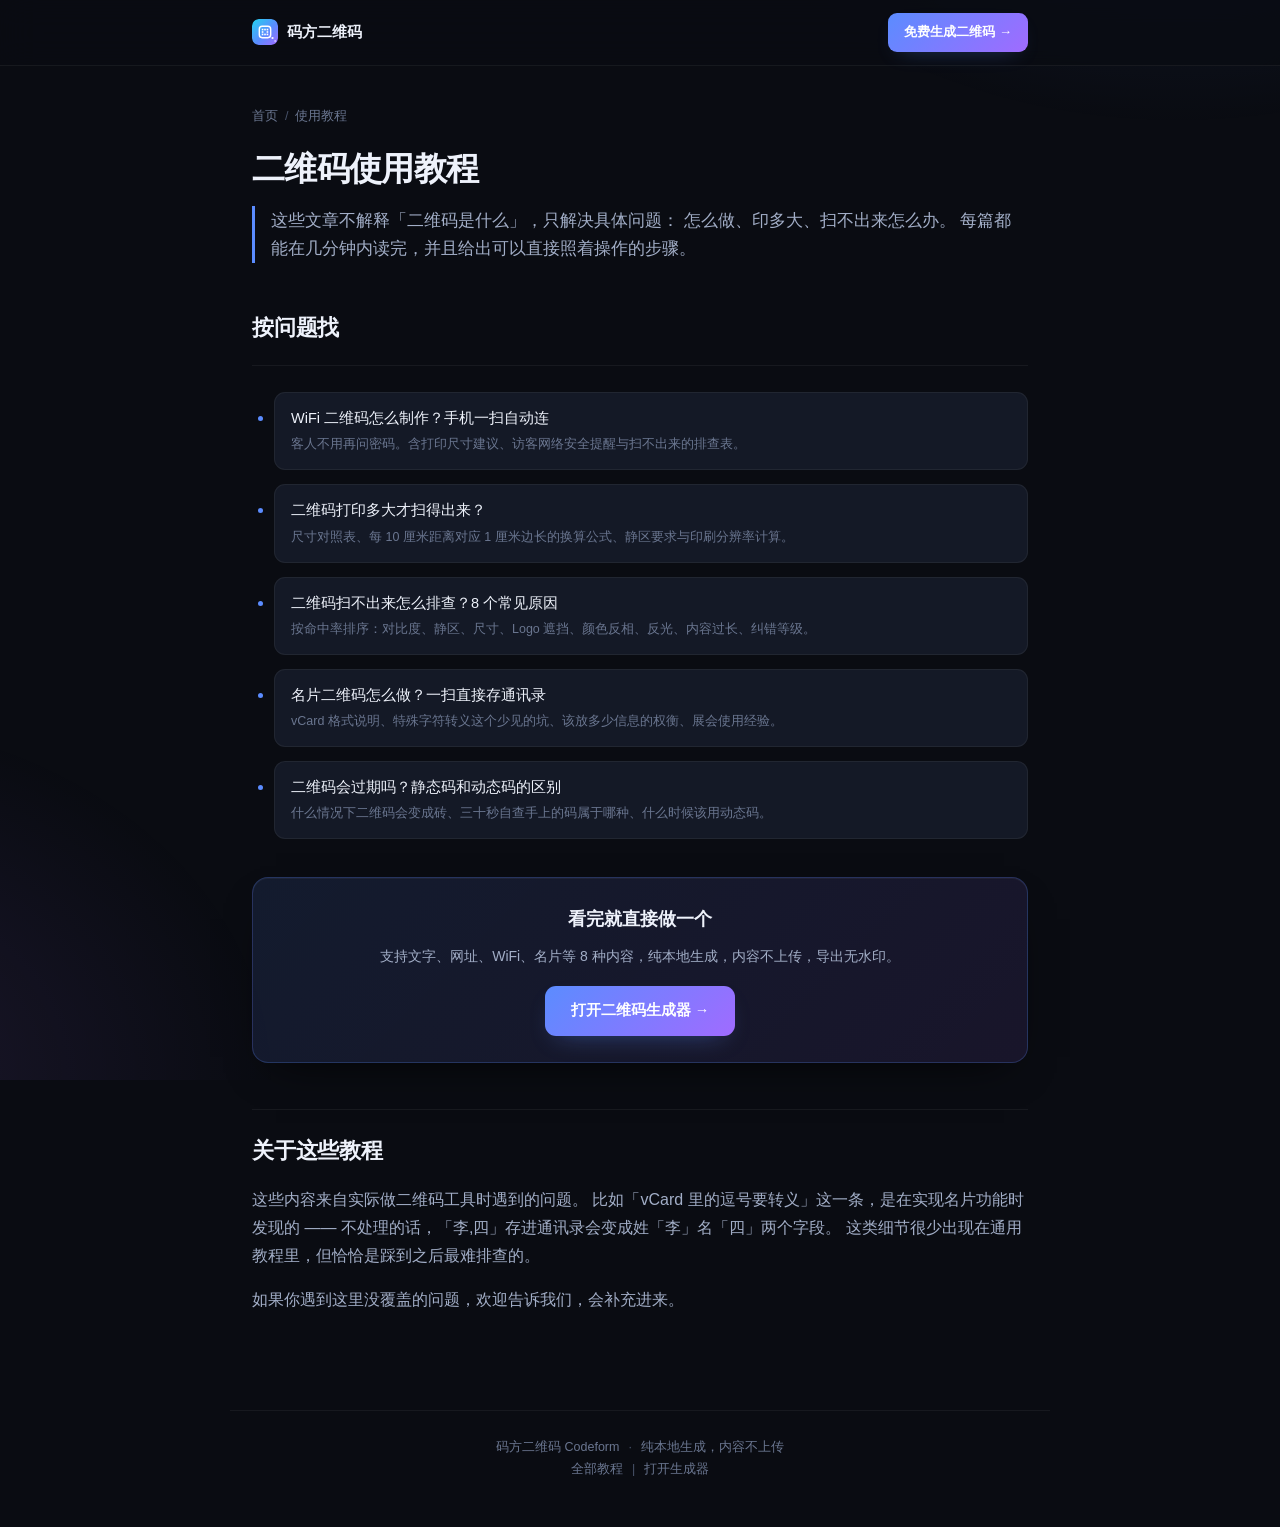
==== guides/index.html @ 57fb4acb "新增 5 篇长尾 SEO 教程页（guides/）：WiFi 二维码制作、打印尺寸对照表、扫不出来排查、名片 vCard、静态码与动态码区别，外加教程索引页。每页带 Article + Breadcr" ====
<!DOCTYPE html>
<html lang="zh-CN">
<head>
<meta charset="UTF-8">
<meta name="viewport" content="width=device-width, initial-scale=1.0">
<title>二维码使用教程 — 制作方法、打印尺寸、问题排查 | 码方二维码</title>
<meta name="description" content="二维码实用教程合集：WiFi 二维码制作、名片二维码、打印尺寸对照表、扫不出来排查、静态码与动态码区别。每篇解决一个具体问题，附可直接操作的方法。">
<meta name="keywords" content="二维码教程,二维码制作教程,二维码使用指南,二维码常见问题,二维码打印,二维码排查">
<link rel="canonical" href="https://mafangqr.com/guides/">
<meta name="theme-color" content="#0a0c12">

<meta property="og:type" content="website">
<meta property="og:title" content="二维码使用教程合集">
<meta property="og:description" content="WiFi 码制作、打印尺寸、扫不出来排查、静态码与动态码区别。">
<meta property="og:url" content="https://mafangqr.com/guides/">
<meta property="og:image" content="https://mafangqr.com/brand/og-cover.png">
<meta property="og:site_name" content="码方二维码">
<meta property="og:locale" content="zh_CN">
<meta name="twitter:card" content="summary_large_image">
<meta name="twitter:image" content="https://mafangqr.com/brand/og-cover.png">

<link rel="icon" type="image/svg+xml" href="../brand/favicon.svg">
<link rel="apple-touch-icon" href="../brand/apple-touch-icon.png">
<link rel="preload" href="../fonts/inter-latin-var.woff2" as="font" type="font/woff2" crossorigin>
<link rel="stylesheet" href="guides.css">

<script type="application/ld+json">
{
  "@context": "https://schema.org",
  "@graph": [
    {
      "@type": "CollectionPage",
      "name": "二维码使用教程",
      "description": "二维码制作方法、打印尺寸、常见问题排查等实用教程合集。",
      "url": "https://mafangqr.com/guides/",
      "inLanguage": "zh-CN",
      "isPartOf": { "@type": "WebSite", "url": "https://mafangqr.com/", "name": "码方二维码 Codeform" }
    },
    {
      "@type": "BreadcrumbList",
      "itemListElement": [
        { "@type": "ListItem", "position": 1, "name": "首页", "item": "https://mafangqr.com/" },
        { "@type": "ListItem", "position": 2, "name": "使用教程" }
      ]
    },
    {
      "@type": "ItemList",
      "itemListElement": [
        { "@type": "ListItem", "position": 1, "name": "WiFi 二维码怎么制作", "url": "https://mafangqr.com/guides/wifi-qr-code" },
        { "@type": "ListItem", "position": 2, "name": "二维码打印多大才扫得出来", "url": "https://mafangqr.com/guides/qr-code-print-size" },
        { "@type": "ListItem", "position": 3, "name": "二维码扫不出来怎么排查", "url": "https://mafangqr.com/guides/qr-code-not-scanning" },
        { "@type": "ListItem", "position": 4, "name": "名片二维码怎么做", "url": "https://mafangqr.com/guides/vcard-qr-code" },
        { "@type": "ListItem", "position": 5, "name": "二维码会过期吗", "url": "https://mafangqr.com/guides/qr-code-expire" }
      ]
    }
  ]
}
</script>
</head>
<body>

<header class="g-top">
  <div class="g-top-in">
    <a class="g-brand" href="/">
      <img src="../brand/favicon.svg" alt="码方二维码" width="26" height="26">
      码方二维码
    </a>
    <a class="g-cta" href="/">免费生成二维码 →</a>
  </div>
</header>

<main class="g-wrap">

  <nav class="g-crumb" aria-label="面包屑">
    <a href="/">首页</a><span class="sp">/</span>
    <span>使用教程</span>
  </nav>

  <h1>二维码使用教程</h1>

  <p class="g-lead">
    这些文章不解释「二维码是什么」，只解决具体问题：
    怎么做、印多大、扫不出来怎么办。
    每篇都能在几分钟内读完，并且给出可以直接照着操作的步骤。
  </p>

  <h2>按问题找</h2>

  <ul class="g-rel" style="margin-top:18px">
    <li style="margin-bottom:14px">
      <a href="wifi-qr-code">
        WiFi 二维码怎么制作？手机一扫自动连
        <span>客人不用再问密码。含打印尺寸建议、访客网络安全提醒与扫不出来的排查表。</span>
      </a>
    </li>
    <li style="margin-bottom:14px">
      <a href="qr-code-print-size">
        二维码打印多大才扫得出来？
        <span>尺寸对照表、每 10 厘米距离对应 1 厘米边长的换算公式、静区要求与印刷分辨率计算。</span>
      </a>
    </li>
    <li style="margin-bottom:14px">
      <a href="qr-code-not-scanning">
        二维码扫不出来怎么排查？8 个常见原因
        <span>按命中率排序：对比度、静区、尺寸、Logo 遮挡、颜色反相、反光、内容过长、纠错等级。</span>
      </a>
    </li>
    <li style="margin-bottom:14px">
      <a href="vcard-qr-code">
        名片二维码怎么做？一扫直接存通讯录
        <span>vCard 格式说明、特殊字符转义这个少见的坑、该放多少信息的权衡、展会使用经验。</span>
      </a>
    </li>
    <li style="margin-bottom:14px">
      <a href="qr-code-expire">
        二维码会过期吗？静态码和动态码的区别
        <span>什么情况下二维码会变成砖、三十秒自查手上的码属于哪种、什么时候该用动态码。</span>
      </a>
    </li>
  </ul>

  <div class="g-cta-card">
    <h3>看完就直接做一个</h3>
    <p>支持文字、网址、WiFi、名片等 8 种内容，纯本地生成，内容不上传，导出无水印。</p>
    <a class="g-btn" href="/">打开二维码生成器 →</a>
  </div>

  <h2>关于这些教程</h2>

  <p>
    这些内容来自实际做二维码工具时遇到的问题。
    比如「vCard 里的逗号要转义」这一条，是在实现名片功能时发现的 ——
    不处理的话，「李,四」存进通讯录会变成姓「李」名「四」两个字段。
    这类细节很少出现在通用教程里，但恰恰是踩到之后最难排查的。
  </p>

  <p>
    如果你遇到这里没覆盖的问题，欢迎告诉我们，会补充进来。
  </p>

</main>

<footer class="g-foot">
  <a href="/">码方二维码 Codeform</a><span class="sp">·</span>纯本地生成，内容不上传
  <br>
  <a href="./">全部教程</a><span class="sp">|</span><a href="/">打开生成器</a>
</footer>

</body>
</html>
---- guides/guides.css ----
/* ============================================================
   码方二维码 Codeform · 内容页共享样式
   ------------------------------------------------------------
   只给 guides/ 下的专题页用，首页完全不引用这个文件。
   这样内容页怎么改都不会影响工具本体，反之亦然。

   做法：把首页的 CSS 变量与视觉语言抄过来，保持一致观感，
   但刻意不复用首页样式表 —— 首页样式是给「工具布局」写的，
   带大量 grid/flex 容器规则，直接拿来当文章样式会互相打架。
   ============================================================ */

:root {
  --bg: #0a0c12;
  --surface-1: rgba(20, 25, 40, 0.62);
  --surface-2: rgba(30, 37, 56, 0.55);
  --surface-3: rgba(255, 255, 255, 0.045);
  --hair: rgba(255, 255, 255, 0.055);
  --hair-strong: rgba(255, 255, 255, 0.10);

  --ink: #eef2fb;
  --ink-2: #a2aec7;
  --ink-3: #6a7690;
  --ink-4: #48536b;

  --accent: #5b8cff;
  --accent-2: #22d3ee;
  --accent-3: #a06bff;
  --grad: linear-gradient(135deg, #5b8cff 0%, #a06bff 100%);
  --glow: rgba(91, 140, 255, 0.42);

  --radius-lg: 22px;
  --radius: 16px;
  --radius-sm: 11px;

  --ease-out: cubic-bezier(0.22, 1, 0.36, 1);
  --shadow-card: 0 1px 0 rgba(255,255,255,.045) inset, 0 18px 44px -24px rgba(0,0,0,.9);
}

* { box-sizing: border-box; }

html { scroll-behavior: smooth; }

body {
  margin: 0;
  background: var(--bg);
  color: var(--ink);
  font-family: 'Inter', -apple-system, BlinkMacSystemFont, 'PingFang SC',
               'Hiragino Sans GB', 'Microsoft YaHei', 'Noto Sans CJK SC', sans-serif;
  font-size: 16px;
  line-height: 1.75;
  -webkit-font-smoothing: antialiased;
  text-rendering: optimizeLegibility;
  position: relative;
  overflow-x: hidden;
}

/* 与首页同源的光晕背景 */
body::before {
  content: ""; position: fixed; inset: -20%; z-index: -1; pointer-events: none;
  background:
    radial-gradient(760px 560px at 80% -6%, rgba(91,140,255,.15), transparent 68%),
    radial-gradient(680px 540px at 4% 100%, rgba(160,107,255,.12), transparent 68%);
}

a { color: var(--accent); text-decoration: none; }
a:hover { text-decoration: underline; }

/* ---------- 顶栏 ---------- */
.g-top {
  position: sticky; top: 0; z-index: 50;
  backdrop-filter: blur(18px); -webkit-backdrop-filter: blur(18px);
  background: rgba(10, 12, 18, 0.78);
  border-bottom: 1px solid var(--hair);
}
.g-top-in {
  max-width: 820px; margin: 0 auto; padding: 13px 22px;
  display: flex; align-items: center; justify-content: space-between; gap: 18px;
}
.g-brand {
  display: inline-flex; align-items: center; gap: 9px;
  font-size: 14.5px; font-weight: 650; color: var(--ink); text-decoration: none;
}
.g-brand:hover { text-decoration: none; }
.g-brand img { width: 26px; height: 26px; border-radius: 7px; }
.g-cta {
  display: inline-flex; align-items: center; gap: 7px;
  padding: 8px 16px; border-radius: 9px; font-size: 13px; font-weight: 600;
  background: var(--grad); color: #fff; text-decoration: none;
  box-shadow: 0 8px 22px -12px var(--glow);
  transition: transform .2s var(--ease-out), box-shadow .2s var(--ease-out);
  white-space: nowrap;
}
.g-cta:hover { text-decoration: none; transform: translateY(-1px); box-shadow: 0 12px 28px -12px var(--glow); }

/* ---------- 正文容器 ---------- */
.g-wrap { max-width: 820px; margin: 0 auto; padding: 40px 22px 80px; }

/* ---------- 面包屑 ---------- */
.g-crumb {
  font-size: 12.5px; color: var(--ink-3); margin-bottom: 20px;
  display: flex; align-items: center; gap: 7px; flex-wrap: wrap;
}
.g-crumb a { color: var(--ink-3); }
.g-crumb a:hover { color: var(--accent); }
.g-crumb .sp { color: var(--ink-4); }

/* ---------- 标题 ---------- */
h1 {
  font-size: 33px; font-weight: 750; line-height: 1.28; letter-spacing: -0.02em;
  margin: 0 0 16px;
}
.g-lead {
  font-size: 16.5px; line-height: 1.72; color: var(--ink-2);
  margin: 0 0 28px; padding-left: 16px; border-left: 3px solid var(--accent);
}
.g-meta {
  font-size: 12.5px; color: var(--ink-3); margin-bottom: 34px;
  display: flex; align-items: center; gap: 14px; flex-wrap: wrap;
}
.g-meta .dot { width: 3px; height: 3px; border-radius: 50%; background: var(--ink-4); }

h2 {
  font-size: 22px; font-weight: 700; letter-spacing: -0.01em;
  margin: 46px 0 16px; padding-top: 22px;
  border-top: 1px solid var(--hair);
}
h2:first-of-type { border-top: 0; padding-top: 0; }
h3 { font-size: 17px; font-weight: 650; margin: 28px 0 10px; color: var(--ink); }

p { margin: 0 0 16px; color: var(--ink-2); }
strong, b { color: var(--ink); font-weight: 650; }

ul, ol { margin: 0 0 18px; padding-left: 22px; color: var(--ink-2); }
li { margin-bottom: 9px; }
li::marker { color: var(--accent); }

code {
  font-family: 'JetBrains Mono', ui-monospace, SFMono-Regular, Menlo, monospace;
  font-size: 0.88em; padding: 2px 6px; border-radius: 5px;
  background: rgba(255,255,255,.065); color: #c9d6f5;
}

/* ---------- 提示块 ---------- */
.note {
  margin: 22px 0; padding: 16px 18px; border-radius: var(--radius-sm);
  background: var(--surface-2); border: 1px solid var(--hair);
  border-left: 3px solid var(--accent);
  font-size: 14.5px; line-height: 1.72; color: var(--ink-2);
}
.note.warn { border-left-color: #f5a524; }
.note.ok { border-left-color: #34d399; }
.note b { color: var(--ink); }
.note p:last-child { margin-bottom: 0; }

/* ---------- 表格 ---------- */
.g-table {
  width: 100%; border-collapse: collapse; margin: 20px 0 26px;
  font-size: 14px; overflow: hidden; border-radius: var(--radius-sm);
  border: 1px solid var(--hair);
}
.g-table th {
  text-align: left; padding: 12px 14px; font-weight: 650; font-size: 13px;
  color: var(--ink); background: var(--surface-3);
  border-bottom: 1px solid var(--hair-strong); white-space: nowrap;
}
.g-table td {
  padding: 11px 14px; color: var(--ink-2);
  border-bottom: 1px solid var(--hair);
}
.g-table tr:last-child td { border-bottom: 0; }
.g-table tbody tr:hover { background: rgba(255,255,255,.02); }

/* ---------- CTA 卡片 ---------- */
.g-cta-card {
  margin: 38px 0; padding: 26px 24px; border-radius: var(--radius);
  background: linear-gradient(135deg, rgba(91,140,255,.12), rgba(160,107,255,.10));
  border: 1px solid rgba(91,140,255,.24);
  box-shadow: var(--shadow-card); text-align: center;
}
.g-cta-card h3 { margin: 0 0 8px; font-size: 18px; color: var(--ink); }
.g-cta-card p { margin: 0 0 18px; font-size: 14px; color: var(--ink-2); }
.g-btn {
  display: inline-flex; align-items: center; gap: 8px;
  padding: 12px 26px; border-radius: 11px; font-size: 14.5px; font-weight: 600;
  background: var(--grad); color: #fff; text-decoration: none;
  box-shadow: 0 10px 26px -12px var(--glow);
  transition: transform .2s var(--ease-out), box-shadow .2s var(--ease-out);
}
.g-btn:hover { text-decoration: none; transform: translateY(-1px); box-shadow: 0 14px 32px -12px var(--glow); }

/* ---------- 步骤 ---------- */
.steps { counter-reset: step; list-style: none; padding: 0; margin: 22px 0; }
.steps > li {
  counter-increment: step; position: relative;
  padding: 0 0 22px 46px; margin: 0; color: var(--ink-2);
}
.steps > li::before {
  content: counter(step);
  position: absolute; left: 0; top: 1px;
  width: 29px; height: 29px; border-radius: 50%;
  display: grid; place-items: center;
  font-size: 13.5px; font-weight: 700; color: #fff;
  background: var(--grad); box-shadow: 0 4px 14px -5px var(--glow);
}
.steps > li::after {
  content: ""; position: absolute; left: 14px; top: 34px; bottom: 4px;
  width: 1px; background: var(--hair-strong);
}
.steps > li:last-child { padding-bottom: 0; }
.steps > li:last-child::after { display: none; }
.steps > li b { display: block; color: var(--ink); font-weight: 650; margin-bottom: 3px; }

/* ---------- 相关阅读 ---------- */
.g-rel { margin-top: 52px; padding-top: 26px; border-top: 1px solid var(--hair); }
.g-rel h2 { font-size: 16px; margin: 0 0 16px; padding: 0; border: 0; color: var(--ink-2); font-weight: 600; }
.g-rel ul { list-style: none; padding: 0; margin: 0; }
.g-rel li { margin-bottom: 10px; }
.g-rel a {
  display: block; padding: 13px 16px; border-radius: var(--radius-sm);
  background: var(--surface-2); border: 1px solid var(--hair);
  color: var(--ink); font-size: 14.5px; text-decoration: none;
  transition: border-color .2s var(--ease-out), background .2s var(--ease-out), transform .2s var(--ease-out);
}
.g-rel a:hover {
  text-decoration: none; transform: translateX(3px);
  border-color: rgba(91,140,255,.4); background: var(--surface-3);
}
.g-rel a span { display: block; font-size: 12.5px; color: var(--ink-3); margin-top: 3px; font-weight: 400; }

/* ---------- 页脚 ---------- */
.g-foot {
  max-width: 820px; margin: 0 auto; padding: 26px 22px 46px;
  font-size: 12.5px; color: var(--ink-3); text-align: center;
  border-top: 1px solid var(--hair);
}
.g-foot a { color: var(--ink-3); }
.g-foot a:hover { color: var(--accent); }
.g-foot .sp { margin: 0 9px; color: var(--ink-4); }

/* ---------- 响应式 ---------- */
@media (max-width: 640px) {
  .g-wrap { padding: 28px 18px 60px; }
  h1 { font-size: 26px; }
  h2 { font-size: 19px; margin-top: 36px; }
  .g-lead { font-size: 15.5px; }
  .g-table { font-size: 13px; }
  .g-table th, .g-table td { padding: 9px 10px; }
  .g-cta { padding: 7px 13px; font-size: 12.5px; }
}
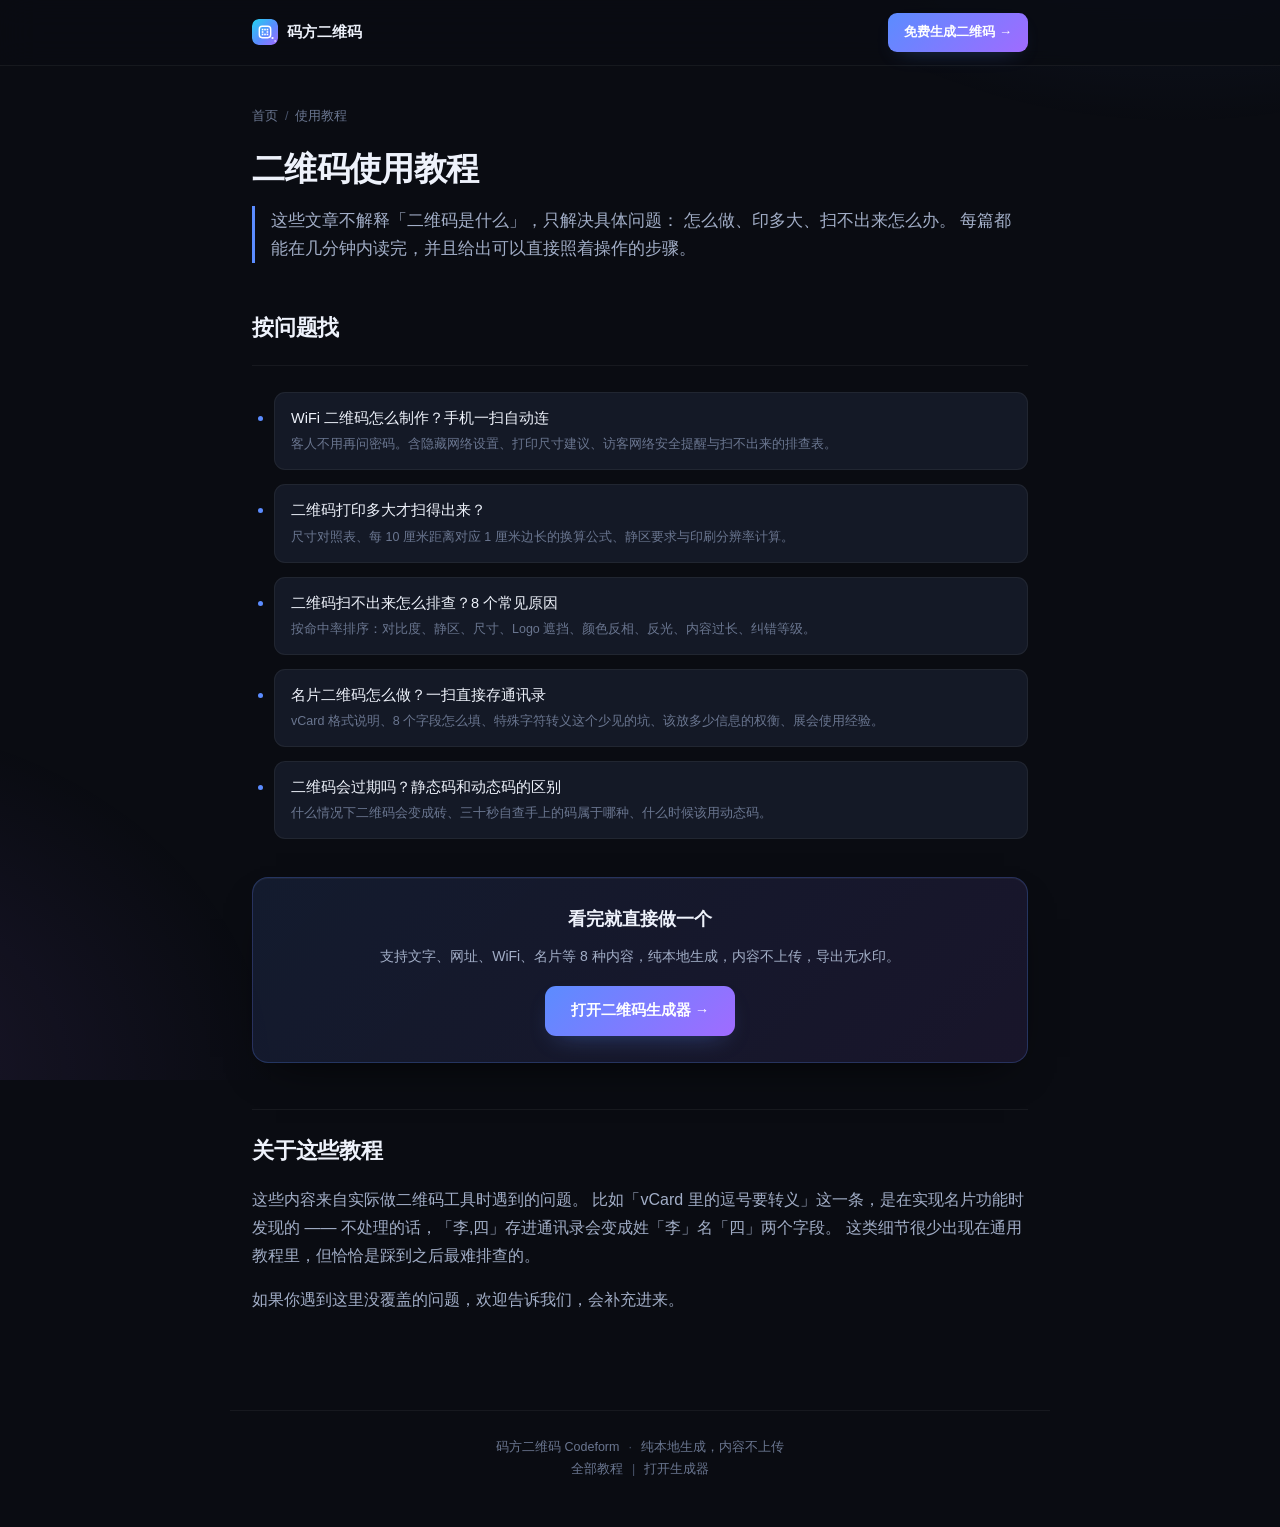
==== commit 81d28364: "补齐功能性缺口：WiFi 二维码支持「隐藏网络」开关（编码 H:true，位置在 P 之后、结尾 ;; 之前），名片 vCard 扩展为 8 个标准字段（新增职位 TITLE / 网址 URL / 地" ====
--- a/guides/index.html
+++ b/guides/index.html
@@ -90,7 +90,7 @@
     <li style="margin-bottom:14px">
       <a href="wifi-qr-code">
         WiFi 二维码怎么制作？手机一扫自动连
-        <span>客人不用再问密码。含打印尺寸建议、访客网络安全提醒与扫不出来的排查表。</span>
+        <span>客人不用再问密码。含隐藏网络设置、打印尺寸建议、访客网络安全提醒与扫不出来的排查表。</span>
       </a>
     </li>
     <li style="margin-bottom:14px">
@@ -108,7 +108,7 @@
     <li style="margin-bottom:14px">
       <a href="vcard-qr-code">
         名片二维码怎么做？一扫直接存通讯录
-        <span>vCard 格式说明、特殊字符转义这个少见的坑、该放多少信息的权衡、展会使用经验。</span>
+        <span>vCard 格式说明、8 个字段怎么填、特殊字符转义这个少见的坑、该放多少信息的权衡、展会使用经验。</span>
       </a>
     </li>
     <li style="margin-bottom:14px">
--- a/guides/guides.css
+++ b/guides/guides.css
@@ -210,6 +210,36 @@
 .steps > li:last-child::after { display: none; }
 .steps > li b { display: block; color: var(--ink); font-weight: 650; margin-bottom: 3px; }
 
+/* ---------- 常见问题（折叠） ----------
+   必须与页面 head 里的 FAQPage 结构化数据逐条对应：
+   Google 要求结构化数据与可见内容一致，只标不写会被判欺骗性标记。 */
+.g-faq { margin: 22px 0 8px; }
+.g-faq-item { border-bottom: 1px solid var(--hair); }
+.g-faq-item:last-child { border-bottom: 0; }
+.g-faq-q {
+  width: 100%; text-align: left; background: none; border: 0; cursor: pointer;
+  display: flex; align-items: center; justify-content: space-between; gap: 16px;
+  padding: 15px 2px; font-size: 15.5px; font-weight: 600; color: var(--ink);
+  font-family: inherit; line-height: 1.6;
+  transition: color .18s var(--ease-out);
+}
+.g-faq-q:hover { color: var(--accent); }
+.g-faq-q .chev {
+  flex-shrink: 0; width: 15px; height: 15px; color: var(--ink-3);
+  transition: transform .25s var(--ease-out), color .18s var(--ease-out);
+}
+.g-faq-item.on .g-faq-q .chev { transform: rotate(180deg); color: var(--accent); }
+.g-faq-a {
+  overflow: hidden; max-height: 0; opacity: 0;
+  transition: max-height .3s var(--ease-out), opacity .25s var(--ease-out);
+}
+/* JS 会用内联 max-height 精确控制展开高度；这里的值只是
+   JS 未执行时的兜底，别设太小以免内容被切。 */
+.g-faq-item.on .g-faq-a { max-height: 1200px; opacity: 1; }
+.g-faq-a p {
+  margin: 0; padding: 0 2px 17px; font-size: 14.5px; line-height: 1.78; color: var(--ink-2);
+}
+
 /* ---------- 相关阅读 ---------- */
 .g-rel { margin-top: 52px; padding-top: 26px; border-top: 1px solid var(--hair); }
 .g-rel h2 { font-size: 16px; margin: 0 0 16px; padding: 0; border: 0; color: var(--ink-2); font-weight: 600; }
